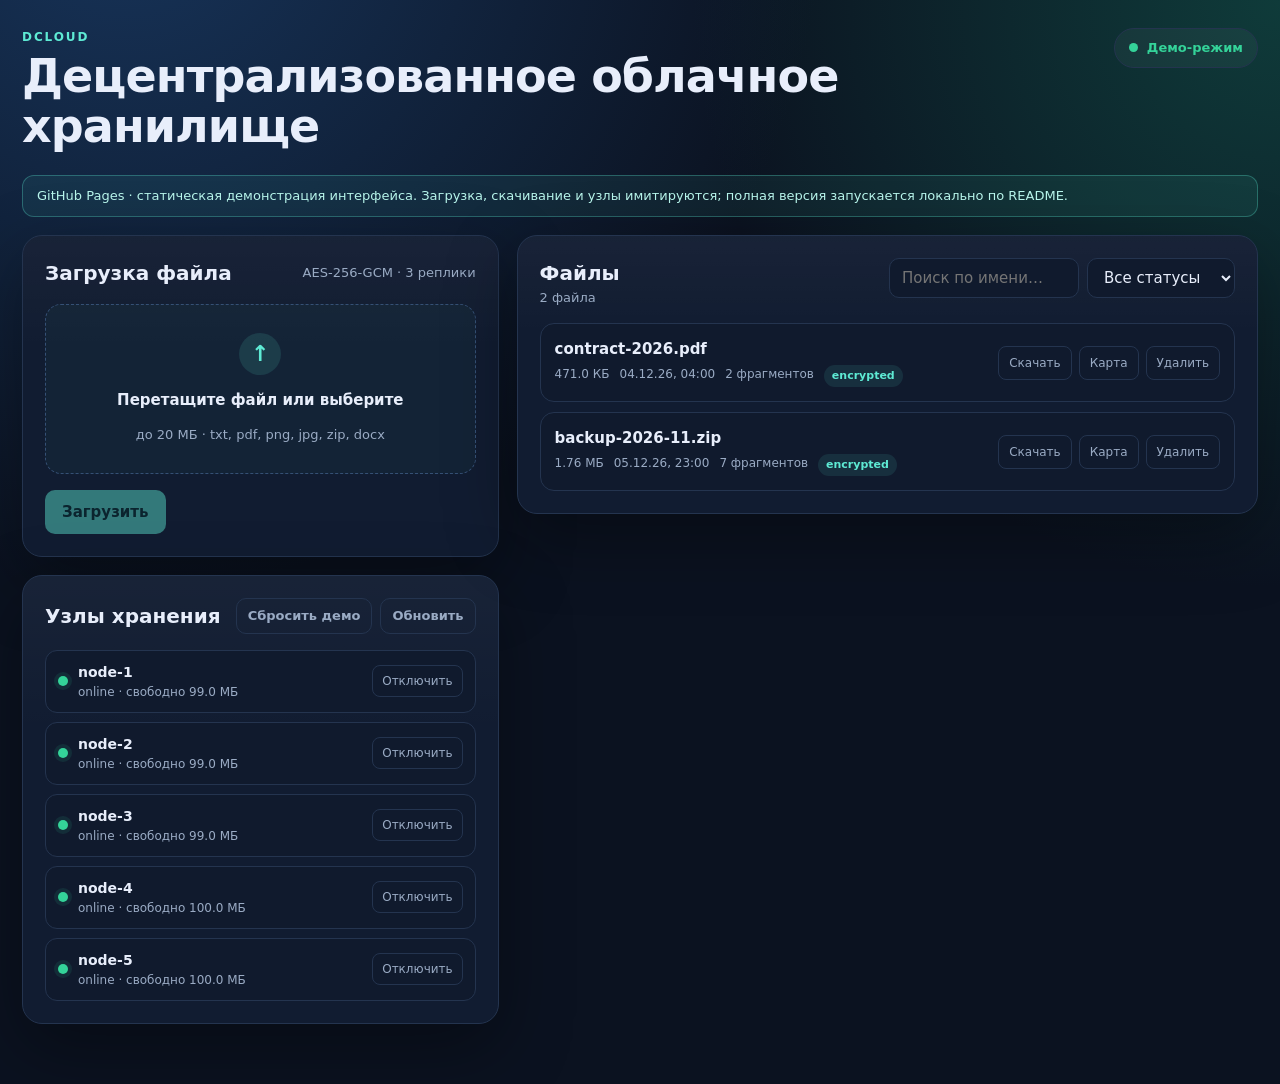
==== site/index.html @ 18e10650 "Add DCloud prototype MVP with tests, CI and GitHub Pages" ====
<!doctype html>
<html lang="ru">
  <head>
    <meta charset="utf-8">
    <meta name="viewport" content="width=device-width, initial-scale=1">
    <title>DCloud — демонстрация интерфейса</title>
    <link rel="stylesheet" href="styles.css">
  </head>
  <body>
    <div class="app">
      <header class="topbar">
        <div>
          <p class="eyebrow">DCLOUD</p>
          <h1>Децентрализованное облачное хранилище</h1>
        </div>
        <div class="status-pill" data-state="ok">
          <span class="dot"></span><span>Демо-режим</span>
        </div>
      </header>

      <div class="demo-banner">
        GitHub Pages · статическая демонстрация интерфейса. Загрузка, скачивание и узлы имитируются; полная версия запускается локально по README.
      </div>

      <main class="layout">
        <div class="column">
          <section class="panel">
            <div class="panel-head">
              <h2>Загрузка файла</h2>
              <span class="hint">AES-256-GCM · 3 реплики</span>
            </div>

            <form id="upload-form" novalidate>
              <label id="drop-zone" class="drop-zone" for="file-input">
                <input id="file-input" type="file" hidden>
                <span class="drop-icon">↑</span>
                <span class="drop-title">Перетащите файл или выберите</span>
                <span class="drop-hint">до 20 МБ · txt, pdf, png, jpg, zip, docx</span>
              </label>

              <div id="file-meta" class="file-meta hidden">
                <span id="file-name"></span>
                <span id="file-size" class="muted"></span>
              </div>
              <div id="upload-error" class="error hidden" role="alert"></div>

              <div id="progress-wrap" class="progress-wrap hidden">
                <div class="progress-track"><div id="progress-bar" class="progress-bar"></div></div>
                <span id="progress-label">0%</span>
              </div>

              <div class="actions">
                <button id="upload-btn" class="primary" type="submit" disabled>Загрузить</button>
                <button id="cancel-btn" class="secondary hidden" type="button">Отменить</button>
              </div>
            </form>
          </section>

          <section class="panel">
            <div class="panel-head">
              <h2>Узлы хранения</h2>
              <div class="actions-inline">
                <button id="reset-demo" class="ghost" type="button">Сбросить демо</button>
                <button id="refresh-nodes" class="ghost" type="button">Обновить</button>
              </div>
            </div>
            <div id="nodes-list" class="nodes-list"></div>
          </section>
        </div>

        <section class="panel files-panel">
          <div class="panel-head files-head">
            <div>
              <h2>Файлы</h2>
              <p class="hint" id="files-count">0 файлов</p>
            </div>
            <div class="filters">
              <input id="search" type="search" placeholder="Поиск по имени…" autocomplete="off">
              <select id="filter-status" aria-label="Фильтр по статусу">
                <option value="all">Все статусы</option>
                <option value="encrypted">Зашифрован</option>
              </select>
            </div>
          </div>

          <div id="files-list" class="files-list"></div>
          <div id="empty-state" class="empty hidden">
            <div class="empty-icon">☁</div>
            <h3>Хранилище пустое</h3>
            <p>Загрузите первый файл — он будет зашифрован и разложен на три реплики по разным узлам.</p>
            <button id="empty-upload" class="primary" type="button">Загрузить файл</button>
          </div>
          <div id="files-error" class="error hidden" role="alert"></div>
        </section>
      </main>
    </div>

    <div id="details-modal" class="modal hidden" role="dialog" aria-modal="true" aria-labelledby="details-title">
      <div class="modal-card">
        <div class="modal-head">
          <div>
            <p class="eyebrow">Карта фрагментов</p>
            <h2 id="details-title">Файл</h2>
          </div>
          <button id="details-close" class="icon-button" type="button" aria-label="Закрыть">×</button>
        </div>
        <div id="details-summary" class="details-summary"></div>
        <div class="table-wrap">
          <table class="chunk-table">
            <thead>
              <tr><th>#</th><th>Размер</th><th>SHA-256</th><th>Реплики</th></tr>
            </thead>
            <tbody id="chunks-body"></tbody>
          </table>
        </div>
      </div>
    </div>

    <div id="toast" class="toast hidden" role="status"></div>

    <script type="module" src="js/demo.js"></script>
  </body>
</html>
---- site/styles.css ----
:root {
  color-scheme: dark;
  --bg: #0b1220;
  --bg-soft: #101a2d;
  --panel: #111c31;
  --panel-2: #16233c;
  --text: #e8eefb;
  --muted: #9aabc4;
  --border: #24344f;
  --accent: #5eead4;
  --accent-strong: #2dd4bf;
  --danger: #fb7185;
  --warning: #fbbf24;
  --ok: #34d399;
  --shadow: 0 24px 70px rgb(0 0 0 / 35%);
}

* { box-sizing: border-box; }

html, body { min-height: 100%; }

body {
  margin: 0;
  background:
    radial-gradient(circle at 10% -10%, #17345a 0, transparent 42%),
    radial-gradient(circle at 100% 0%, #0f3b3a 0, transparent 35%),
    var(--bg);
  color: var(--text);
  font-family: "Segoe UI", system-ui, -apple-system, sans-serif;
  font-size: 15px;
  line-height: 1.5;
}

button, input, select { font: inherit; }

button { cursor: pointer; }

.hidden { display: none !important; }

.app {
  width: min(1320px, 100%);
  margin: 0 auto;
  padding: 28px 22px 60px;
}

.topbar {
  display: flex;
  align-items: flex-start;
  justify-content: space-between;
  gap: 20px;
  margin-bottom: 24px;
}

.eyebrow {
  margin: 0 0 6px;
  color: var(--accent);
  font-size: 12px;
  font-weight: 700;
  letter-spacing: 0.16em;
  text-transform: uppercase;
}

h1 {
  margin: 0;
  font-size: clamp(28px, 4vw, 46px);
  line-height: 1.08;
  letter-spacing: -0.02em;
}

h2 { margin: 0; font-size: 20px; }
h3 { margin: 0 0 8px; font-size: 18px; }

.status-pill {
  display: inline-flex;
  align-items: center;
  gap: 9px;
  flex-shrink: 0;
  padding: 9px 14px;
  border: 1px solid var(--border);
  border-radius: 999px;
  background: rgb(255 255 255 / 4%);
  color: var(--muted);
  font-size: 13px;
  font-weight: 600;
  white-space: nowrap;
}

.dot {
  width: 9px;
  height: 9px;
  border-radius: 50%;
  background: var(--muted);
}

.status-pill[data-state="ok"] { color: var(--ok); }
.status-pill[data-state="ok"] .dot { background: var(--ok); }
.status-pill[data-state="error"] { color: var(--danger); }
.status-pill[data-state="error"] .dot { background: var(--danger); }

.layout {
  display: grid;
  grid-template-columns: minmax(0, 0.9fr) minmax(0, 1.4fr);
  gap: 18px;
  align-items: start;
}

.column { display: grid; gap: 18px; }

.panel {
  padding: 22px;
  border: 1px solid var(--border);
  border-radius: 20px;
  background: linear-gradient(180deg, rgb(255 255 255 / 3%), transparent 35%), var(--panel);
  box-shadow: var(--shadow);
}

.panel-head {
  display: flex;
  align-items: center;
  justify-content: space-between;
  gap: 14px;
  margin-bottom: 16px;
}

.hint { margin: 0; color: var(--muted); font-size: 13px; }

.files-head { align-items: flex-start; flex-wrap: wrap; }

.filters {
  display: flex;
  gap: 8px;
  flex-wrap: wrap;
}

input[type="search"], select {
  min-height: 38px;
  padding: 8px 12px;
  border: 1px solid var(--border);
  border-radius: 10px;
  background: var(--bg-soft);
  color: var(--text);
  outline: none;
}

input[type="search"] { width: 190px; }
input[type="search"]:focus, select:focus { border-color: var(--accent); }

.drop-zone {
  display: grid;
  place-items: center;
  gap: 6px;
  min-height: 170px;
  padding: 24px;
  border: 1.5px dashed #355075;
  border-radius: 16px;
  background: rgb(94 234 212 / 3%);
  text-align: center;
  cursor: pointer;
  transition: border-color 0.2s, background 0.2s, transform 0.2s;
}

.drop-zone:hover, .drop-zone.dragover {
  border-color: var(--accent);
  background: rgb(94 234 212 / 8%);
}

.drop-zone.dragover { transform: scale(1.01); }

.drop-icon {
  display: grid;
  place-items: center;
  width: 42px;
  height: 42px;
  border-radius: 50%;
  background: rgb(94 234 212 / 12%);
  color: var(--accent);
  font-size: 22px;
  font-weight: 700;
}

.drop-title { font-weight: 700; }
.drop-hint { color: var(--muted); font-size: 13px; }

.file-meta {
  display: flex;
  justify-content: space-between;
  gap: 12px;
  margin-top: 12px;
  padding: 10px 12px;
  border: 1px solid var(--border);
  border-radius: 10px;
  background: var(--bg-soft);
  font-size: 14px;
}

.muted { color: var(--muted); }

.error {
  margin-top: 12px;
  padding: 10px 12px;
  border: 1px solid rgb(251 113 133 / 45%);
  border-radius: 10px;
  background: rgb(251 113 133 / 10%);
  color: #fecdd3;
  font-size: 14px;
}

.actions { display: flex; gap: 10px; margin-top: 16px; }

.primary, .secondary, .ghost, .icon-button {
  border-radius: 10px;
  border: 1px solid transparent;
  padding: 10px 16px;
  font-weight: 700;
  transition: opacity 0.15s, transform 0.15s, background 0.15s;
}

.primary {
  background: var(--accent);
  color: #052e2b;
}
.primary:hover:not(:disabled) { background: #8af5e4; transform: translateY(-1px); }
.primary:disabled { opacity: 0.45; cursor: not-allowed; }

.secondary {
  border-color: var(--border);
  background: var(--panel-2);
  color: var(--text);
}
.secondary:hover { border-color: #3c5579; }

.ghost {
  padding: 7px 11px;
  background: transparent;
  border-color: var(--border);
  color: var(--muted);
  font-size: 13px;
}
.ghost:hover { color: var(--text); border-color: #3c5579; }

.progress-wrap {
  display: flex;
  align-items: center;
  gap: 10px;
  margin-top: 14px;
}

.progress-track {
  flex: 1;
  height: 8px;
  border-radius: 999px;
  background: #1c2b45;
  overflow: hidden;
}

.progress-bar {
  width: 0;
  height: 100%;
  border-radius: inherit;
  background: linear-gradient(90deg, var(--accent), #60a5fa);
  transition: width 0.2s;
}

#progress-label { min-width: 38px; color: var(--muted); font-size: 13px; text-align: right; }

.nodes-list { display: grid; gap: 9px; }

.node {
  display: grid;
  grid-template-columns: auto 1fr auto;
  gap: 10px;
  align-items: center;
  padding: 11px 12px;
  border: 1px solid var(--border);
  border-radius: 12px;
  background: var(--bg-soft);
}

.node-dot {
  width: 10px;
  height: 10px;
  border-radius: 50%;
  background: var(--ok);
  box-shadow: 0 0 0 4px rgb(52 211 153 / 10%);
}
.node.offline .node-dot { background: var(--danger); box-shadow: 0 0 0 4px rgb(251 113 133 / 10%); }

.node-name { font-weight: 700; font-size: 14px; }
.node-sub { color: var(--muted); font-size: 12px; }

.node-toggle {
  padding: 6px 9px;
  border: 1px solid var(--border);
  border-radius: 8px;
  background: transparent;
  color: var(--muted);
  font-size: 12px;
}
.node-toggle:hover { color: var(--text); border-color: #3c5579; }

.files-list { display: grid; gap: 10px; }

.file-card {
  display: grid;
  grid-template-columns: minmax(0, 1fr) auto;
  gap: 12px;
  align-items: center;
  padding: 14px;
  border: 1px solid var(--border);
  border-radius: 14px;
  background: var(--bg-soft);
  transition: border-color 0.15s, transform 0.15s;
}

.file-card:hover { border-color: #38547b; transform: translateY(-1px); }

.file-name {
  margin: 0 0 4px;
  overflow: hidden;
  font-weight: 700;
  text-overflow: ellipsis;
  white-space: nowrap;
}

.file-meta-line {
  display: flex;
  flex-wrap: wrap;
  gap: 10px;
  color: var(--muted);
  font-size: 12px;
}

.badge {
  display: inline-flex;
  align-items: center;
  padding: 3px 8px;
  border-radius: 999px;
  background: rgb(94 234 212 / 10%);
  color: var(--accent);
  font-size: 11px;
  font-weight: 700;
}

.file-actions { display: flex; gap: 7px; flex-wrap: wrap; justify-content: flex-end; }

.file-actions button {
  padding: 7px 10px;
  border: 1px solid var(--border);
  border-radius: 8px;
  background: transparent;
  color: var(--muted);
  font-size: 12px;
}
.file-actions button:hover { color: var(--text); border-color: #3c5579; }
.file-actions .danger:hover { color: #fecdd3; border-color: rgb(251 113 133 / 55%); }

.empty {
  display: grid;
  place-items: center;
  gap: 8px;
  padding: 48px 20px;
  text-align: center;
}
.empty-icon { font-size: 42px; color: #355075; }
.empty p { max-width: 430px; margin: 0 0 8px; color: var(--muted); }

.modal {
  position: fixed;
  inset: 0;
  z-index: 20;
  display: grid;
  place-items: center;
  padding: 22px;
  background: rgb(3 8 18 / 72%);
  backdrop-filter: blur(6px);
}

.modal-card {
  width: min(980px, 100%);
  max-height: min(820px, 88vh);
  overflow: auto;
  padding: 22px;
  border: 1px solid var(--border);
  border-radius: 18px;
  background: var(--panel);
  box-shadow: var(--shadow);
}

.modal-head {
  display: flex;
  align-items: flex-start;
  justify-content: space-between;
  gap: 16px;
  margin-bottom: 14px;
}

.icon-button {
  width: 36px;
  height: 36px;
  padding: 0;
  border-color: var(--border);
  background: transparent;
  color: var(--muted);
  font-size: 22px;
  line-height: 1;
}
.icon-button:hover { color: var(--text); }

.details-summary {
  display: flex;
  flex-wrap: wrap;
  gap: 10px 18px;
  margin-bottom: 16px;
  padding: 12px 14px;
  border: 1px solid var(--border);
  border-radius: 12px;
  background: var(--bg-soft);
  color: var(--muted);
  font-size: 13px;
}
.details-summary strong { color: var(--text); }

.table-wrap { overflow-x: auto; }

.chunk-table {
  width: 100%;
  border-collapse: collapse;
  font-size: 12px;
}
.chunk-table th, .chunk-table td {
  padding: 9px 8px;
  border-bottom: 1px solid var(--border);
  text-align: left;
  vertical-align: top;
}
.chunk-table th { color: var(--muted); font-weight: 700; }
.chunk-table code { color: #c7d2fe; font-size: 11px; }

.replica-list { display: flex; flex-wrap: wrap; gap: 5px; }
.replica {
  padding: 3px 7px;
  border-radius: 7px;
  background: rgb(52 211 153 / 10%);
  color: #a7f3d0;
  font-size: 11px;
  font-weight: 700;
}
.replica.offline { background: rgb(251 113 133 / 10%); color: #fecdd3; }

.toast {
  position: fixed;
  right: 22px;
  bottom: 22px;
  z-index: 30;
  max-width: min(420px, calc(100vw - 44px));
  padding: 12px 15px;
  border: 1px solid var(--border);
  border-radius: 12px;
  background: var(--panel-2);
  box-shadow: var(--shadow);
  font-size: 14px;
}
.toast.error { border-color: rgb(251 113 133 / 50%); color: #fecdd3; }
.toast.ok { border-color: rgb(52 211 153 / 50%); color: #a7f3d0; }

@media (max-width: 980px) {
  .layout { grid-template-columns: 1fr; }
}

@media (max-width: 640px) {
  .app { padding: 18px 14px 40px; }
  .topbar { flex-direction: column; }
  .panel { padding: 17px; }
  .file-card { grid-template-columns: 1fr; }
  .file-actions { justify-content: flex-start; }
  input[type="search"] { width: 100%; }
  .filters { width: 100%; }
  .filters input, .filters select { flex: 1; }
}

.demo-banner {
  margin-bottom: 18px;
  padding: 10px 14px;
  border: 1px solid rgb(94 234 212 / 30%);
  border-radius: 12px;
  background: rgb(94 234 212 / 7%);
  color: #b9f7ed;
  font-size: 13px;
}

.actions-inline {
  display: flex;
  gap: 8px;
  flex-wrap: wrap;
}
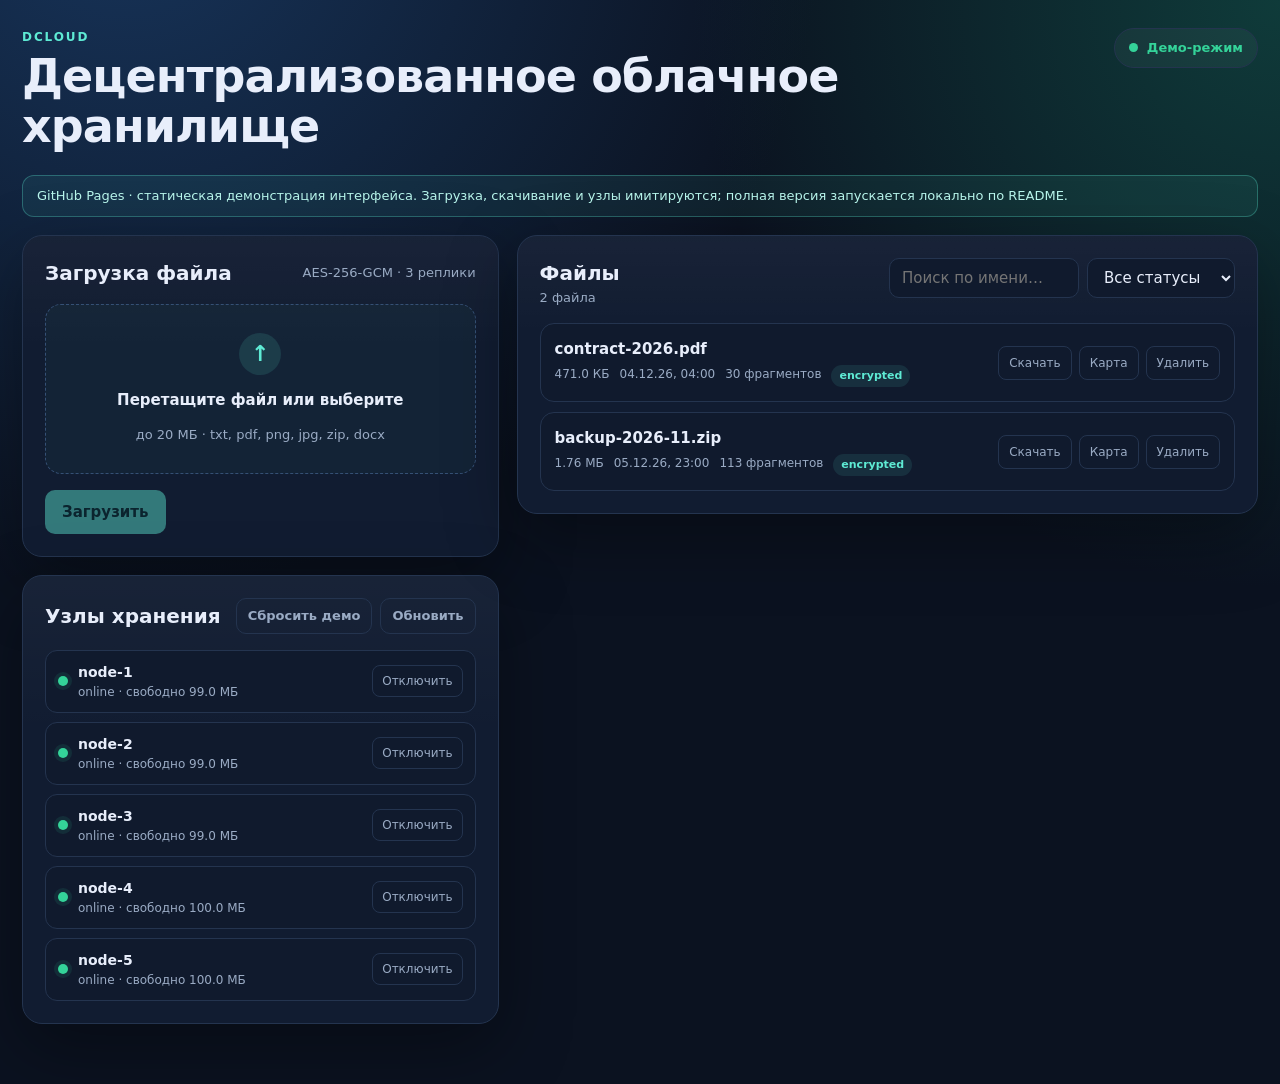
==== commit c014e249: "Bust cache for static demo assets" ====
--- a/site/index.html
+++ b/site/index.html
@@ -4,7 +4,7 @@
     <meta charset="utf-8">
     <meta name="viewport" content="width=device-width, initial-scale=1">
     <title>DCloud — демонстрация интерфейса</title>
-    <link rel="stylesheet" href="styles.css">
+    <link rel="stylesheet" href="styles.css?v=2">
   </head>
   <body>
     <div class="app">
@@ -118,6 +118,6 @@
 
     <div id="toast" class="toast hidden" role="status"></div>
 
-    <script type="module" src="js/demo.js"></script>
+    <script type="module" src="js/demo.js?v=16kb-2"></script>
   </body>
 </html>
